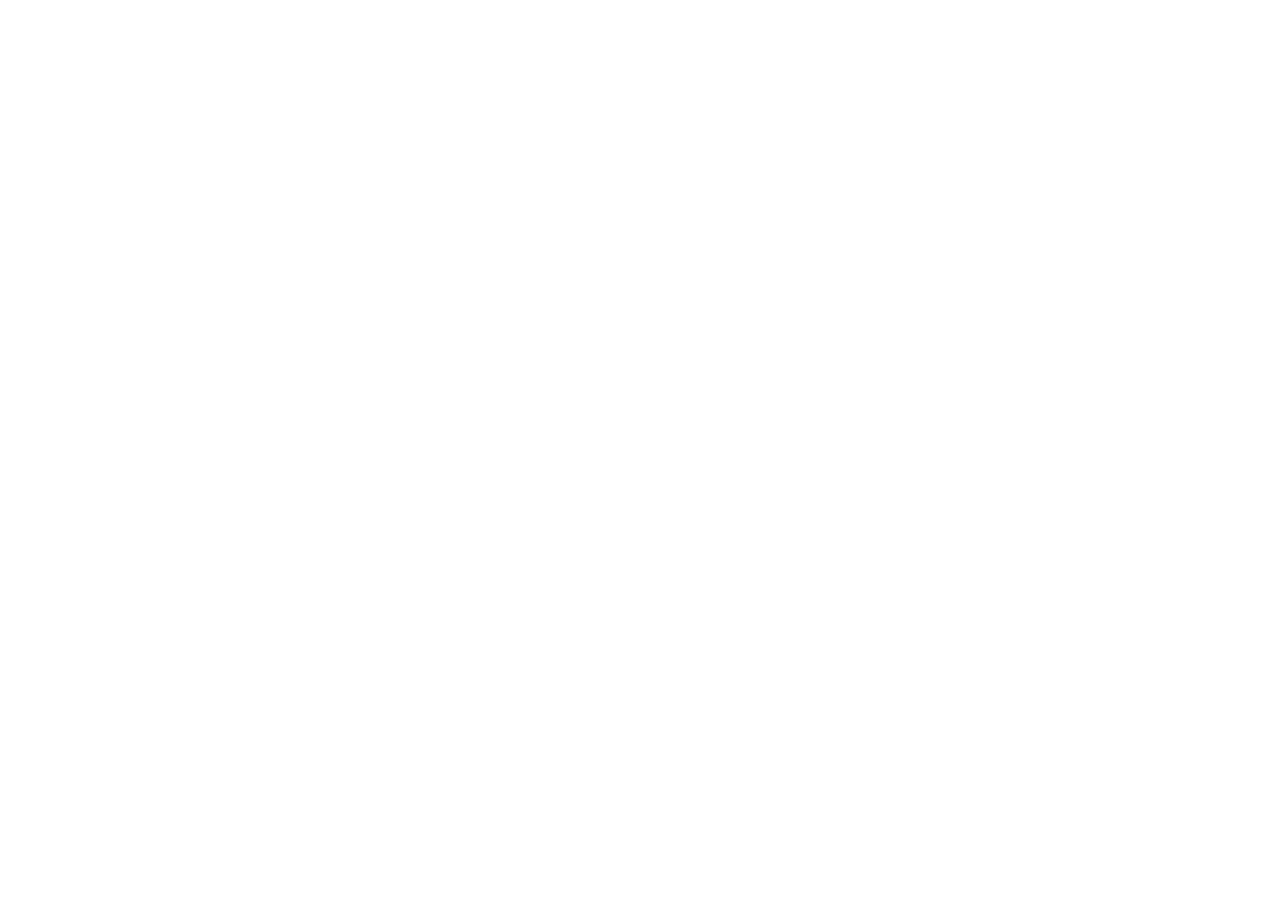
==== portfolio/index.html @ 286c34a7 "init: start portfolio" ====
<!DOCTYPE html>
<html lang="en">
<head>
	<meta charset="UTF-8">
	<meta http-equiv="X-UA-Compatible" content="IE=edge">
	<meta name="viewport" content="width=device-width, initial-scale=1.0">
	<title>Portfolio</title>
</head>
<body>
	
</body>
</html>
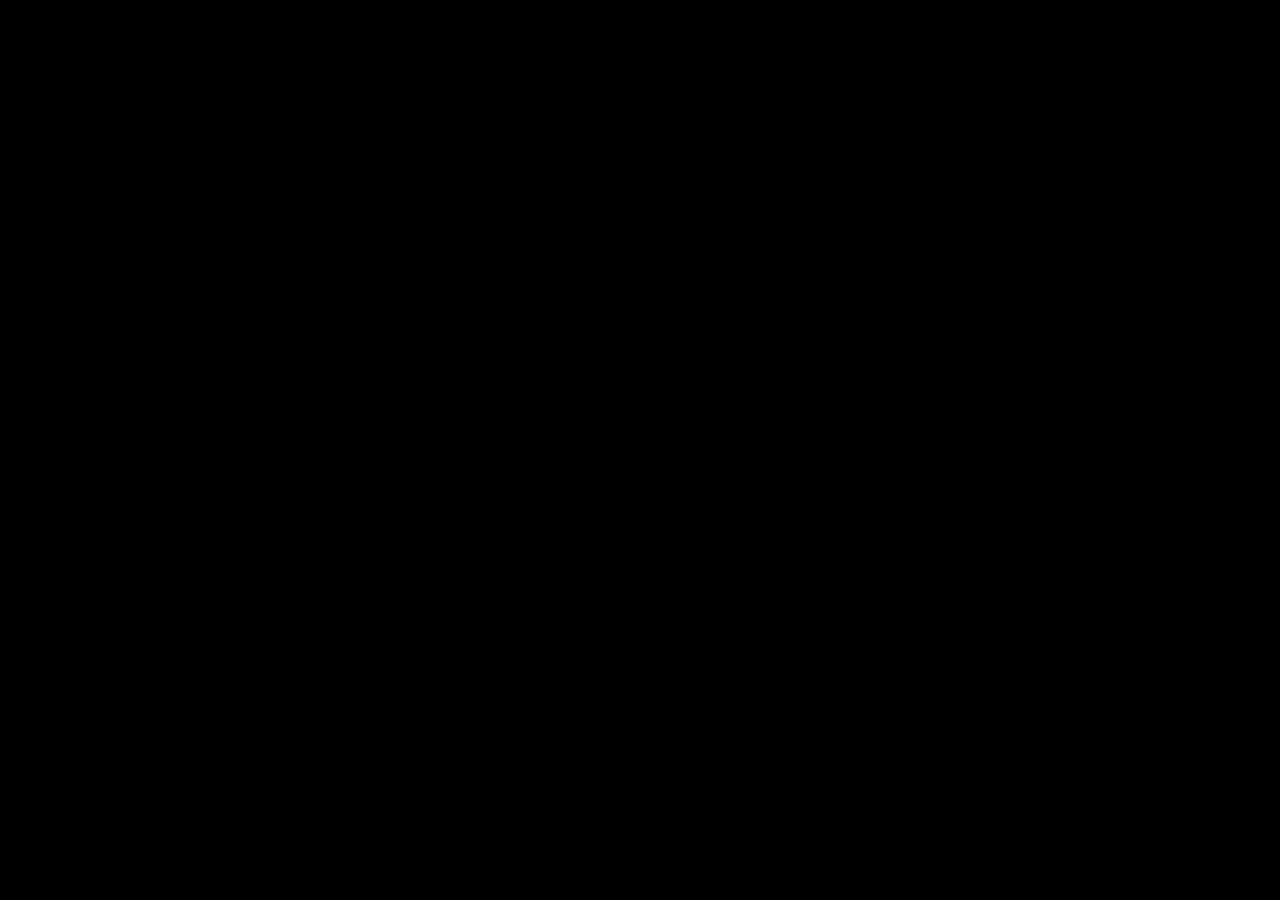
==== commit 95e8184f: "feat: set structure in index" ====
--- a/portfolio/index.html
+++ b/portfolio/index.html
@@ -4,9 +4,43 @@
 	<meta charset="UTF-8">
 	<meta http-equiv="X-UA-Compatible" content="IE=edge">
 	<meta name="viewport" content="width=device-width, initial-scale=1.0">
+	<link rel="stylesheet" href="./style.css">
+	<link rel="shortcut icon" href="./assets/img/favicon.ico" type="image/x-icon">
 	<title>Portfolio</title>
 </head>
 <body>
+	<header class="header">
+		<div class="container"></div>
+		
 	
+	</header>
+	<main class="main">
+		<div class="container">
+			<section class="section" id="hero">
+				<h1></h1>
+			</section>
+			<section class="section" id="skills">
+				<h2 class="section-title"></h2>
+			</section>
+			<section class="section" id="portfolio">
+				<h2 class="section-title"></h2>
+			</section>
+			<section class="section" id="video">
+				<h2 class="section-title"></h2>
+			</section>
+			<section class="section" id="price">
+				<h2 class="section-title"></h2>
+			</section>
+			<section class="section" id="contacts">
+				<h2 class="section-title"></h2>
+			</section>
+		</div>
+		
+	</main>
+	<footer class="footer">
+		<div class="container"></div>
+	</footer>
+
+	<script src="./index.js"></script>
 </body>
 </html>--- a/portfolio/style.css
+++ b/portfolio/style.css
@@ -0,0 +1,9 @@
+body {
+	background: #000000;
+}
+
+.container {
+	width: 1440px;
+	margin: 0 auto;
+	padding: 0 20px;
+ }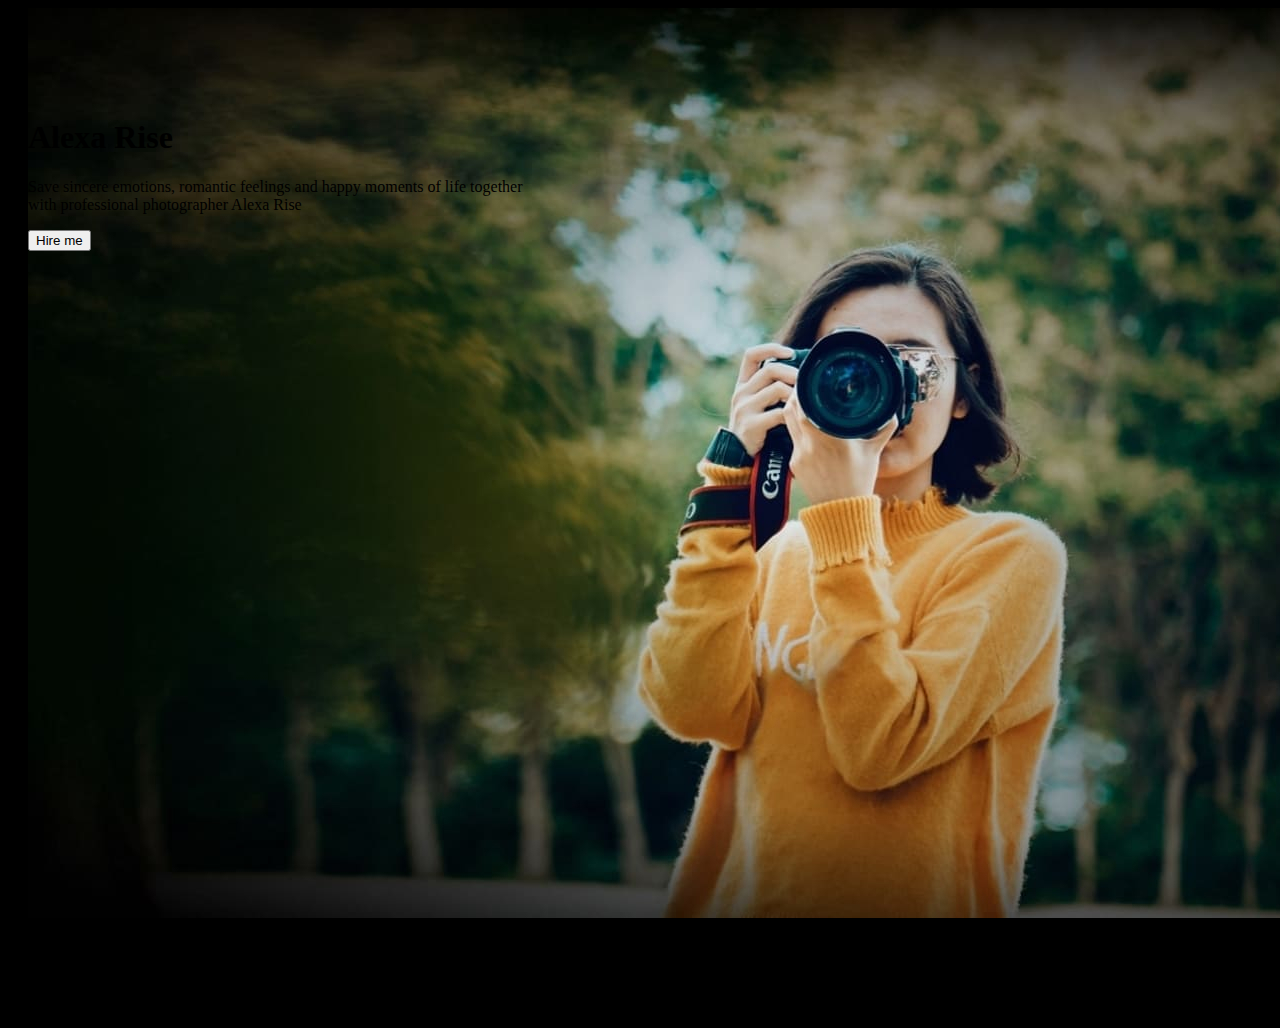
==== commit bd1f0c4e: "feat: add hero" ====
--- a/portfolio/index.html
+++ b/portfolio/index.html
@@ -10,14 +10,22 @@
 </head>
 <body>
 	<header class="header">
-		<div class="container"></div>
-		
-	
-	</header>
+		<div class="container">
+			<div class="header-container"></div>
+			
+		</div>
+		</header>
 	<main class="main">
 		<div class="container">
 			<section class="section" id="hero">
-				<h1></h1>
+				<div class="hero-container">
+					<div class="hero-content">
+				<h1>Alexa Rise</h1>
+				<p>Save sincere emotions, romantic feelings and happy moments of life together with professional photographer Alexa Rise</p>
+				<button>
+					Hire me
+				</button>
+			</div></div>
 			</section>
 			<section class="section" id="skills">
 				<h2 class="section-title"></h2>
--- a/portfolio/style.css
+++ b/portfolio/style.css
@@ -1,3 +1,7 @@
+html {
+	scroll-behavior: smooth; 
+ }
+
 body {
 	background: #000000;
 }
@@ -6,4 +10,35 @@
 	width: 1440px;
 	margin: 0 auto;
 	padding: 0 20px;
- }+ }
+
+ .nav-list {
+	list-style: none;
+	display: flex;
+	flex-direction: row;
+ }
+
+ .nav-link {
+	padding: 0 20px;
+	line-height: 50px;
+	transition: .3s;
+ }
+ .header-container {
+	background: url('./assets/img/bg.jpg');
+	background-repeat: no-repeat;
+	background-position: center -0px;
+	height: 90px;
+ }
+ .hero-container {
+	background-image: url('./assets/img/bg.jpg');
+	background-position: center -90px;
+	background-repeat: no-repeat;
+	height: 910px;
+	position: relative;
+	display: flex;
+ }
+.hero-content{
+width: 500px;
+height: 330p;
+}
+
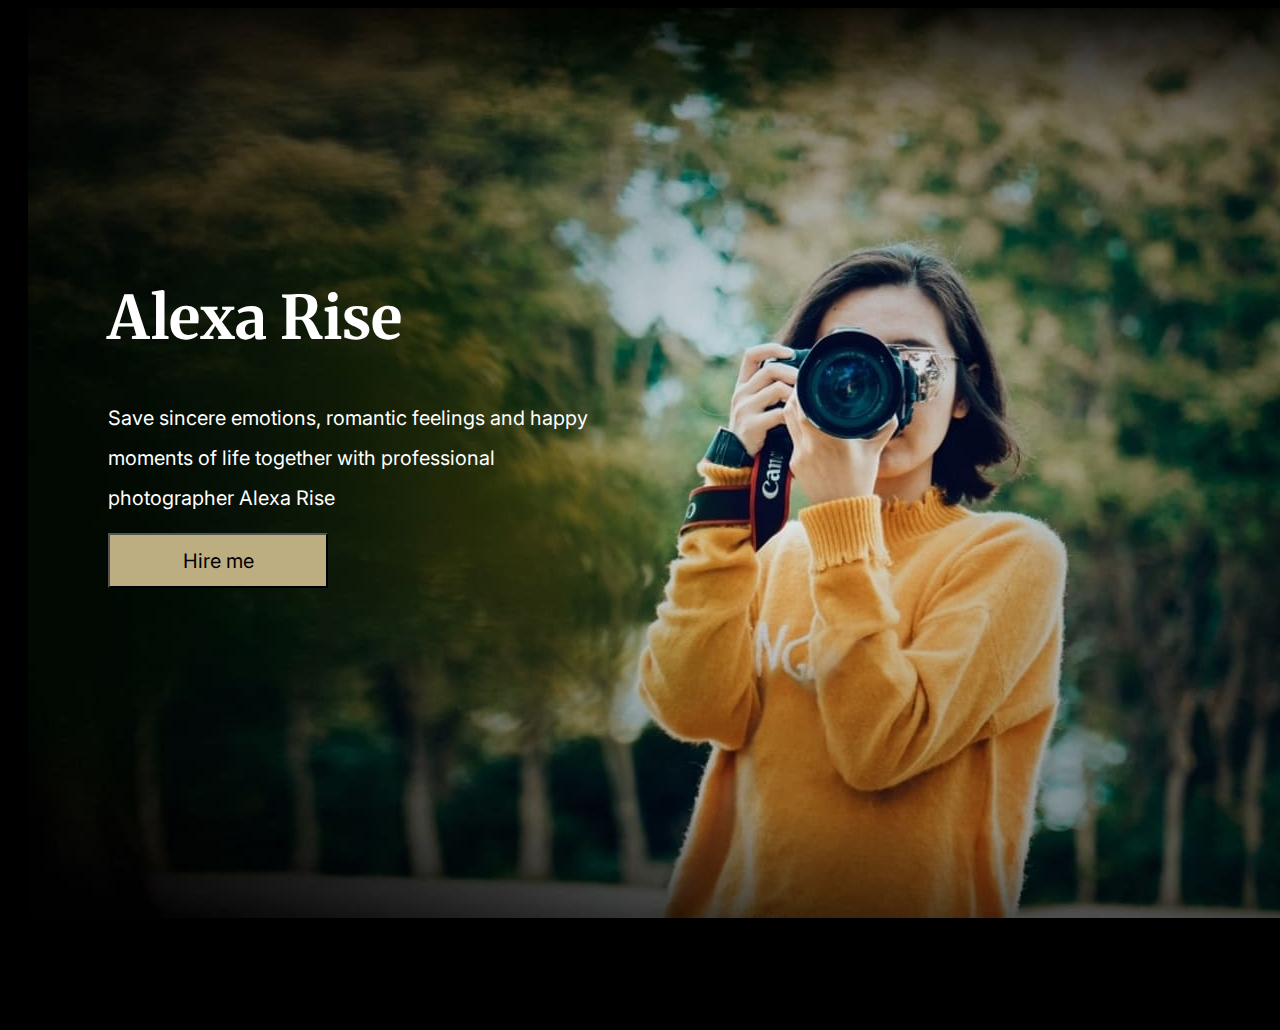
==== commit 6e805664: "feat: edit hero" ====
--- a/portfolio/index.html
+++ b/portfolio/index.html
@@ -6,12 +6,20 @@
 	<meta name="viewport" content="width=device-width, initial-scale=1.0">
 	<link rel="stylesheet" href="./style.css">
 	<link rel="shortcut icon" href="./assets/img/favicon.ico" type="image/x-icon">
+	<!--Шрифты-->
+	<link rel="preconnect" href="https://fonts.googleapis.com">
+	<link rel="preconnect" href="https://fonts.gstatic.com" crossorigin>
+	<link href="https://fonts.googleapis.com/css2?family=Inter:wght@400;700&family=Merriweather:wght@700&display=swap" rel="stylesheet">
 	<title>Portfolio</title>
 </head>
 <body>
 	<header class="header">
 		<div class="container">
-			<div class="header-container"></div>
+			<div class="header-container">
+				<div class="logo"></div>
+				<nav class="menu"></nav>
+				<div class="lang"><a href=""></a></div>
+			</div>
 			
 		</div>
 		</header>
@@ -22,7 +30,7 @@
 					<div class="hero-content">
 				<h1>Alexa Rise</h1>
 				<p>Save sincere emotions, romantic feelings and happy moments of life together with professional photographer Alexa Rise</p>
-				<button>
+				<button class="btn">
 					Hire me
 				</button>
 			</div></div>
--- a/portfolio/style.css
+++ b/portfolio/style.css
@@ -4,6 +4,9 @@
 
 body {
 	background: #000000;
+	font-size: 18px;
+	font-family: 'Inter', sans-serif;
+	color: #ffffff;
 }
 
 .container {
@@ -39,6 +42,32 @@
  }
 .hero-content{
 width: 500px;
-height: 330p;
+position: absolute;
+height: 330px;
+left: 5.56%;
+right: 59.72%;
+top: 160px;
+}
+.hero-content p, .btn{
+	font-family: 'Inter', sans-serif;
+	font-size: 20px;
+	line-height: 40px;
+	
+}
+h1{
+	font-family: 'Merriweather', serif;
+	line-height: 120px;
+	font-size: 60px;
+	margin-top: 0;
+	margin-bottom: 10px;
 }
 
+.btn{
+	position: absolute;
+height: 55px;
+width:220px;
+left: 0%;
+right: 56%;
+top: 275px;
+background: #BDAE82;
+}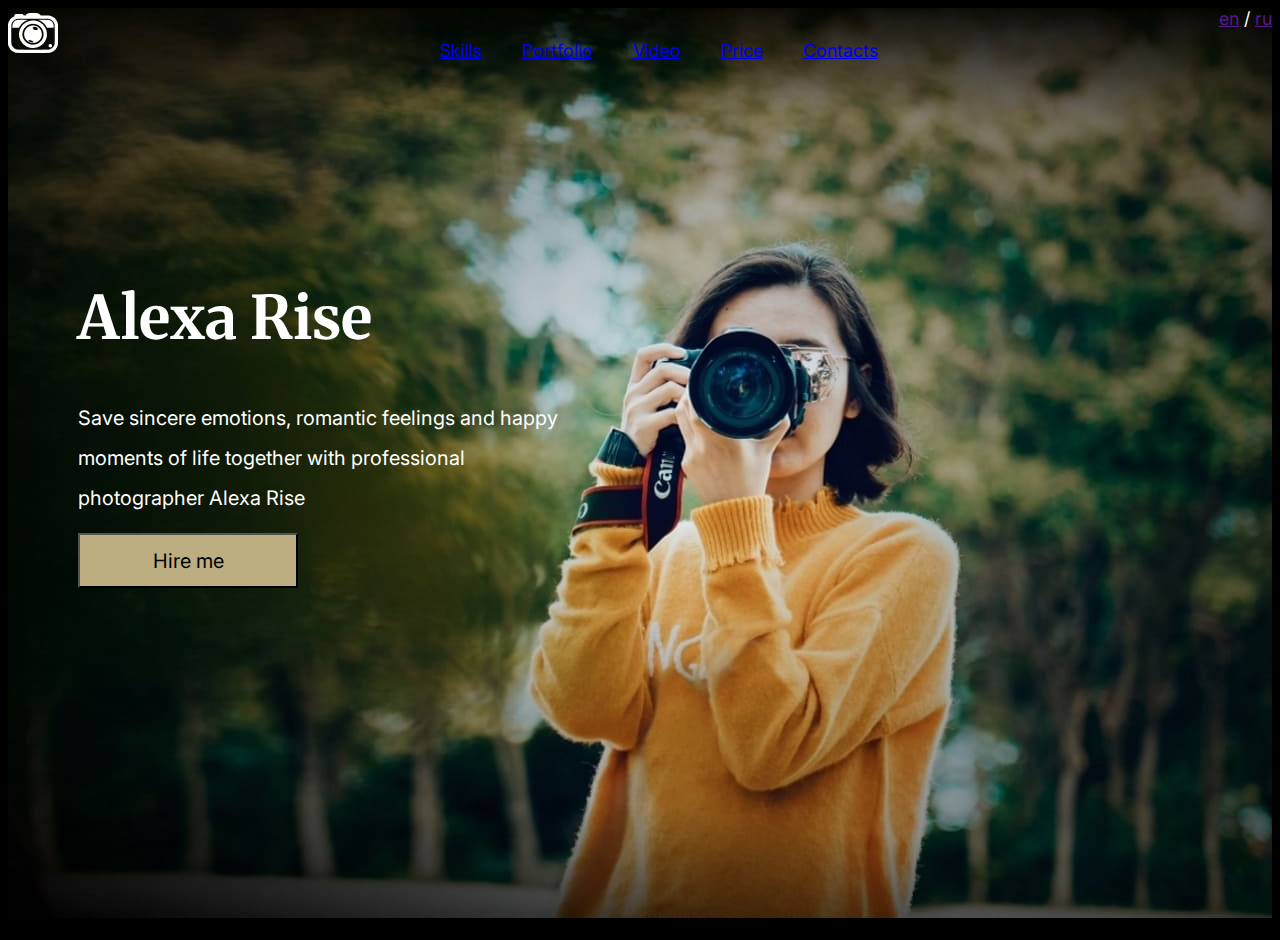
==== commit 2dde14b7: "feat: add menu" ====
--- a/portfolio/index.html
+++ b/portfolio/index.html
@@ -14,27 +14,36 @@
 </head>
 <body>
 	<header class="header">
-		<div class="container">
+		<div class="container_h">
 			<div class="header-container">
-				<div class="logo"></div>
-				<nav class="menu"></nav>
-				<div class="lang"><a href=""></a></div>
+				<div class="logo"><img src="./assets/img/logo.png" alt="logo"></div>
+				<nav class="menu">
+					<ul class="nav-list">
+						<li><a href="#" class="nav-link">Skills</a></li>
+						<li><a href="#" class="nav-link">Portfolio</a></li>
+						<li><a href="#" class="nav-link">Video</a></li>
+						<li><a href="#" class="nav-link">Price</a></li>
+						<li><a href="#" class="nav-link">Contacts</a></li>
+					</ul>
+				</nav>
+				<div class="lang"><a href="">en</a> / <a href="">ru</a></div>
 			</div>
 			
 		</div>
 		</header>
 	<main class="main">
+		<section class="section" id="hero">
+			<div class="hero-container">
+				<div class="hero-content">
+			<h1>Alexa Rise</h1>
+			<p>Save sincere emotions, romantic feelings and happy moments of life together with professional photographer Alexa Rise</p>
+			<button class="btn">
+				Hire me
+			</button>
+		</div></div>
+		</section>
 		<div class="container">
-			<section class="section" id="hero">
-				<div class="hero-container">
-					<div class="hero-content">
-				<h1>Alexa Rise</h1>
-				<p>Save sincere emotions, romantic feelings and happy moments of life together with professional photographer Alexa Rise</p>
-				<button class="btn">
-					Hire me
-				</button>
-			</div></div>
-			</section>
+			
 			<section class="section" id="skills">
 				<h2 class="section-title"></h2>
 			</section>
--- a/portfolio/style.css
+++ b/portfolio/style.css
@@ -10,11 +10,14 @@
 }
 
 .container {
-	width: 1440px;
+	max-width: 1440px;
 	margin: 0 auto;
 	padding: 0 20px;
  }
-
+.container_h{
+	max-width: 1440px;
+	margin: 0 auto;
+}
  .nav-list {
 	list-style: none;
 	display: flex;
@@ -31,12 +34,14 @@
 	background-repeat: no-repeat;
 	background-position: center -0px;
 	height: 90px;
+	display: flex;
+    justify-content: space-between;
  }
  .hero-container {
 	background-image: url('./assets/img/bg.jpg');
 	background-position: center -90px;
 	background-repeat: no-repeat;
-	height: 910px;
+	height: 820px;
 	position: relative;
 	display: flex;
  }
@@ -49,7 +54,7 @@
 top: 160px;
 }
 .hero-content p, .btn{
-	font-family: 'Inter', sans-serif;
+	
 	font-size: 20px;
 	line-height: 40px;
 	
@@ -70,4 +75,5 @@
 right: 56%;
 top: 275px;
 background: #BDAE82;
+font-family: 'Inter', sans-serif;
 }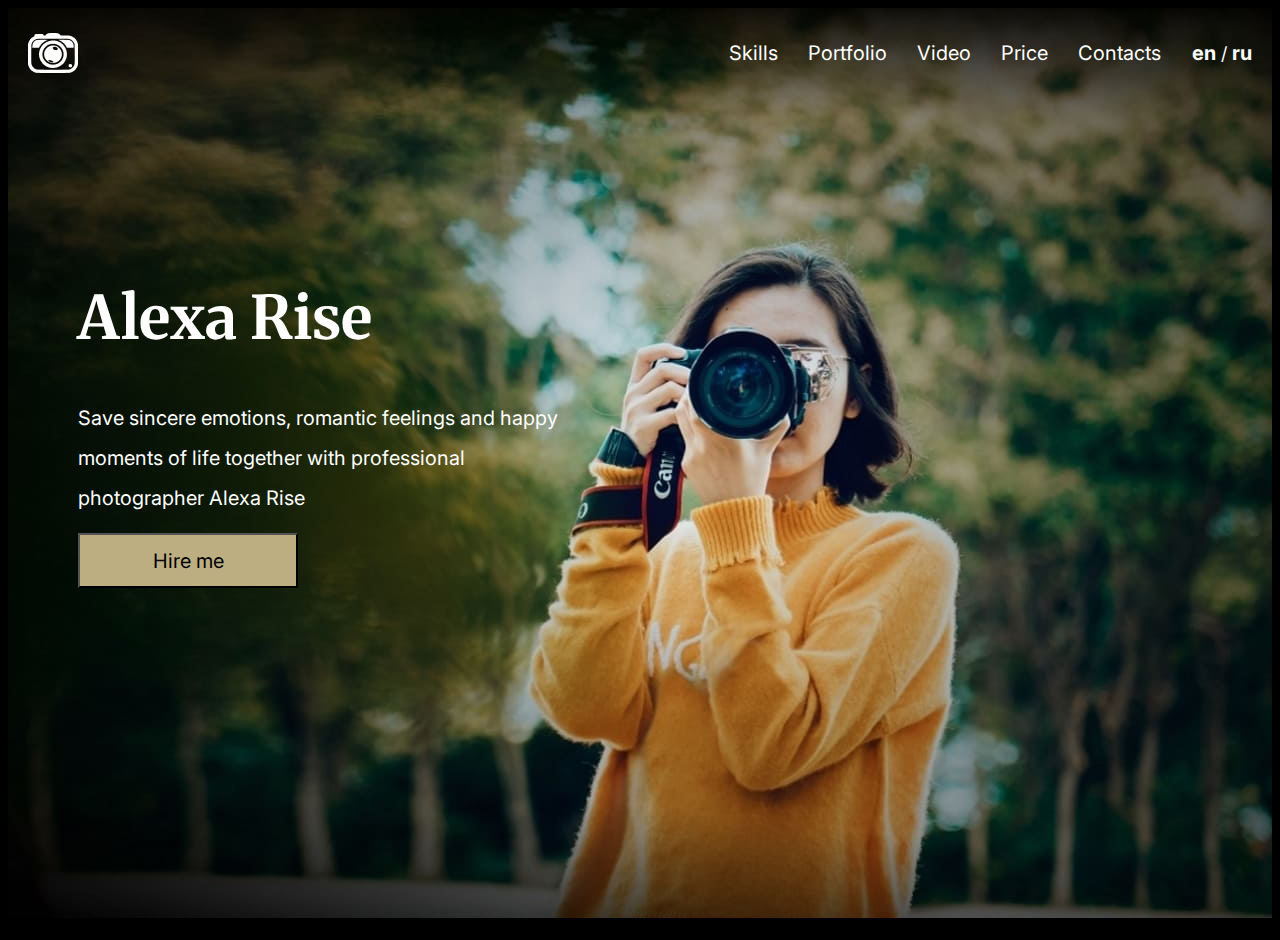
==== commit d5768d71: "feat: finish header" ====
--- a/portfolio/index.html
+++ b/portfolio/index.html
@@ -26,7 +26,7 @@
 						<li><a href="#" class="nav-link">Contacts</a></li>
 					</ul>
 				</nav>
-				<div class="lang"><a href="">en</a> / <a href="">ru</a></div>
+				<div class="lang"><a href="#">en</a> / <a href="#">ru</a></div>
 			</div>
 			
 		</div>
--- a/portfolio/style.css
+++ b/portfolio/style.css
@@ -22,13 +22,27 @@
 	list-style: none;
 	display: flex;
 	flex-direction: row;
+	margin-top: 20px;
  }
 
  .nav-link {
-	padding: 0 20px;
+	padding: 0 15px;
 	line-height: 50px;
 	transition: .3s;
+	font-size: 20px;
+	line-height: 50px;
  }
+
+ .nav-list li:last-child a{
+	padding-right: 31px;
+ }
+
+.lang a{
+	font-size: 20px;
+	line-height: 50px;
+	font-weight: 700;
+}
+
  .header-container {
 	background: url('./assets/img/bg.jpg');
 	background-repeat: no-repeat;
@@ -76,4 +90,20 @@
 top: 275px;
 background: #BDAE82;
 font-family: 'Inter', sans-serif;
+}
+
+.logo img{
+	margin: 20px 0 0 20px;
+}
+.lang {
+	margin: 20px 20px 0 0;
+}
+
+a {
+	color: #ffffff;
+	text-decoration: none;
+}
+
+.menu{
+	margin-left: auto;
 }